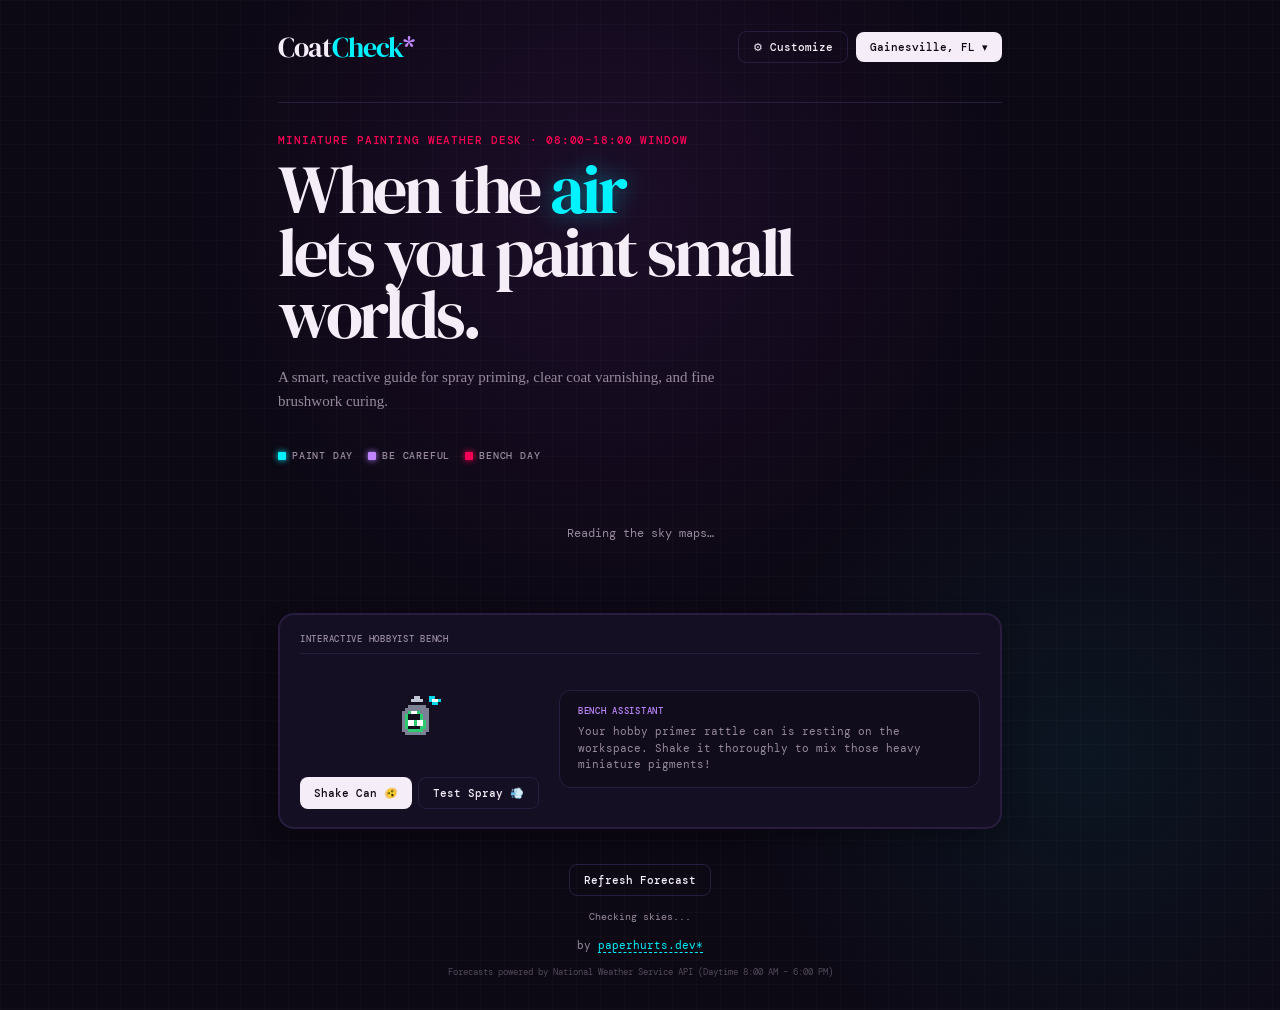
==== index.html @ 0814e036 "Redesign: cute custom sprites, hourly expansion drawers, live calibration sliders, and synth rattle-" ====
<!DOCTYPE html>
<html lang="en">
<head>
<meta charset="UTF-8">
<meta name="viewport" content="width=device-width, initial-scale=1, viewport-fit=cover">
<title>CoatCheck*</title>

<!-- Progressive Web App Tags -->
<meta name="apple-mobile-web-app-capable" content="yes">
<meta name="mobile-web-app-capable" content="yes">
<meta name="apple-mobile-web-app-status-bar-style" content="black-translucent">
<meta name="apple-mobile-web-app-title" content="CoatCheck*">
<link rel="apple-touch-icon" href="icon-180.png">
<link rel="manifest" href="manifest.webmanifest">
<meta name="theme-color" content="#0c0814">

<link rel="preconnect" href="https://fonts.googleapis.com">
<link href="https://fonts.googleapis.com/css2?family=DM+Mono:wght@400;500&family=DM+Serif+Display:ital@0;1&display=swap" rel="stylesheet">

<style>
  :root {
    --primer: #0c0814;
    --panel: #140f22;
    --ink: #f5edf7;
    --faint: #988a9e;
    --border: #281d3f;
    --cutting-mat: rgba(244, 237, 244, 0.02);
    
    --good: #00f2fe;
    --good-bg: rgba(0, 242, 254, 0.05);
    --good-glow: rgba(0, 242, 254, 0.25);
    
    --meh: #bf86ff;
    --meh-bg: rgba(191, 134, 255, 0.05);
    --meh-glow: rgba(191, 134, 255, 0.2);
    
    --skip: #ff0055;
    --skip-bg: rgba(255, 0, 85, 0.05);
    --skip-glow: rgba(255, 0, 85, 0.2);
    
    --hot: #ff9f43;
    --cold: #00d9eb;
  }
  
  * {
    box-sizing: border-box;
    margin: 0;
    padding: 0;
  }
  
  html {
    -webkit-text-size-adjust: 100%;
    scrollbar-color: var(--border) var(--primer);
  }
  
  body {
    background-color: var(--primer);
    color: var(--ink);
    font-family: "DM Mono", ui-monospace, monospace;
    padding: calc(env(safe-area-inset-top) + 20px) 18px calc(env(safe-area-inset-bottom) + 30px);
    max-width: 760px;
    margin: 0 auto;
    min-height: 100vh;
    background-image: 
      linear-gradient(var(--cutting-mat) 1px, transparent 1px),
      linear-gradient(90deg, var(--cutting-mat) 1px, transparent 1px),
      radial-gradient(circle at 47% 20%, rgba(85, 32, 111, 0.22), transparent 40%),
      radial-gradient(circle at 85% 75%, rgba(0, 242, 254, 0.06), transparent 28%);
    background-size: 24px 24px, 24px 24px, auto, auto;
    overflow-x: hidden;
  }
  
  .label {
    text-transform: uppercase;
    letter-spacing: .08em;
    font-size: 10px;
    font-weight: 500;
  }
  
  header {
    display: flex;
    align-items: center;
    justify-content: space-between;
    padding: 8px 0 36px;
    border-bottom: 1px solid var(--border);
    margin-bottom: 30px;
  }
  
  header h1 {
    font-family: "DM Serif Display", Georgia, serif;
    font-weight: 400;
    font-size: 28px;
    letter-spacing: -.03em;
    cursor: pointer;
  }
  
  header h1 span {
    color: var(--good);
  }
  
  header h1 .asterisk {
    display: inline-block;
    color: var(--meh);
    transition: transform 0.6s ease;
  }
  
  header h1:hover .asterisk {
    transform: rotate(180deg);
  }
  
  .header-actions {
    display: flex;
    gap: 8px;
    align-items: center;
  }
  
  .btn {
    background: #f5edf7;
    color: var(--primer);
    border: none;
    border-radius: 8px;
    font-family: inherit;
    font-size: 11px;
    font-weight: 500;
    padding: 8px 14px;
    cursor: pointer;
    transition: all 0.2s cubic-bezier(0.16, 1, 0.3, 1);
    display: inline-flex;
    align-items: center;
    gap: 6px;
  }
  
  .btn:hover {
    transform: translateY(-1px);
    box-shadow: 0 4px 12px rgba(245, 237, 247, 0.2);
  }
  
  .btn:active {
    transform: translateY(0);
  }
  
  .btn.secondary {
    background: transparent;
    color: var(--ink);
    border: 1px solid var(--border);
  }
  
  .btn.secondary:hover {
    background: rgba(245, 237, 247, 0.05);
    border-color: var(--ink);
    box-shadow: none;
  }
  
  /* Location and Settings Drawer on-page */
  .drawer {
    background: var(--panel);
    border: 2px solid var(--border);
    border-radius: 16px;
    padding: 20px;
    margin-bottom: 25px;
    box-shadow: 0 10px 30px rgba(0, 0, 0, 0.4);
    animation: slideDown .3s cubic-bezier(0.16, 1, 0.3, 1) both;
  }
  
  @keyframes slideDown {
    from { opacity: 0; transform: translateY(-8px); }
    to { opacity: 1; transform: none; }
  }
  
  .drawer.hidden {
    display: none;
  }
  
  .drawer h3 {
    font-family: "DM Serif Display", Georgia, serif;
    font-size: 18px;
    margin-bottom: 15px;
    font-weight: 400;
  }
  
  .input-row {
    display: grid;
    grid-template-columns: 1fr 1fr;
    gap: 10px;
    margin-bottom: 12px;
  }
  
  input[type="text"], input[type="number"] {
    background: rgba(0,0,0,0.3);
    border: 1px solid var(--border);
    border-radius: 6px;
    color: var(--ink);
    font-family: inherit;
    font-size: 12px;
    padding: 10px;
    outline: none;
    width: 100%;
  }
  
  input:focus {
    border-color: var(--good);
  }
  
  .divider {
    text-align: center;
    font-size: 10px;
    color: var(--faint);
    margin: 10px 0;
    position: relative;
  }
  
  .divider::before, .divider::after {
    content: '';
    position: absolute;
    top: 50%;
    width: 35%;
    height: 1px;
    background: var(--border);
  }
  
  .divider::before { left: 0; }
  .divider::after { right: 0; }
  
  /* Settings sliders */
  .setting-item {
    margin-bottom: 16px;
  }
  
  .setting-label-row {
    display: flex;
    justify-content: space-between;
    font-size: 11px;
    margin-bottom: 6px;
  }
  
  .setting-label-row span {
    font-weight: bold;
    color: var(--good);
  }
  
  input[type="range"] {
    -webkit-appearance: none;
    width: 100%;
    height: 6px;
    border-radius: 3px;
    background: var(--border);
    outline: none;
  }
  
  input[type="range"]::-webkit-slider-thumb {
    -webkit-appearance: none;
    appearance: none;
    width: 16px;
    height: 16px;
    border-radius: 50%;
    background: var(--good);
    cursor: pointer;
    box-shadow: 0 0 6px var(--good);
  }
  
  .intro {
    max-width: 640px;
    margin: 0 0 35px;
  }
  
  .eyebrow {
    font-size: 11px;
    color: var(--skip);
    margin-bottom: 12px;
  }
  
  .intro h2 {
    font-family: "DM Serif Display", Georgia, serif;
    font-size: clamp(38px, 7.5vw, 68px);
    line-height: .92;
    font-weight: 400;
    letter-spacing: -.05em;
  }
  
  .intro h2 em {
    color: var(--good);
    font-style: normal;
    text-shadow: 0 0 25px rgba(0, 242, 254, 0.4);
  }
  
  .intro p {
    color: var(--faint);
    font-family: Georgia, serif;
    font-size: 15px;
    line-height: 1.6;
    max-width: 500px;
    margin-top: 18px;
  }
  
  .legend {
    font-size: 10px;
    color: var(--faint);
    margin: 0 0 20px;
    line-height: 1.6;
    display: flex;
    flex-wrap: wrap;
    gap: 15px;
    align-items: center;
  }
  
  .legend-item {
    display: inline-flex;
    align-items: center;
    gap: 6px;
  }
  
  .legend-dot {
    display: inline-block;
    width: 8px;
    height: 8px;
    border-radius: 1px;
  }
  
  /* Weather Days Section */
  .chip {
    background: var(--panel);
    border: 2px solid var(--border);
    border-radius: 16px;
    margin-bottom: 15px;
    overflow: hidden;
    box-shadow: 0 8px 24px rgba(0,0,0,0.25);
    transition: all 0.3s cubic-bezier(0.16, 1, 0.3, 1);
    cursor: pointer;
    position: relative;
  }
  
  .chip:hover {
    transform: translateY(-2px);
  }
  
  .chip.good { border-color: rgba(0, 242, 254, 0.2); }
  .chip.meh { border-color: rgba(191, 134, 255, 0.25); }
  .chip.skip { border-color: rgba(255, 0, 85, 0.2); }
  
  .chip.good:hover {
    border-color: var(--good);
    box-shadow: 0 0 22px var(--good-glow);
  }
  
  .chip.meh:hover {
    border-color: var(--meh);
    box-shadow: 0 0 22px var(--meh-glow);
  }
  
  .chip.skip:hover {
    border-color: var(--skip);
    box-shadow: 0 0 22px var(--skip-glow);
  }
  
  /* Hold active borders when expanded */
  .chip.expanded.good { border-color: var(--good); box-shadow: 0 0 14px var(--good-glow); }
  .chip.expanded.meh { border-color: var(--meh); box-shadow: 0 0 14px var(--meh-glow); }
  .chip.expanded.skip { border-color: var(--skip); box-shadow: 0 0 14px var(--skip-glow); }
  
  .swatch {
    min-height: 96px;
    display: flex;
    align-items: center;
    justify-content: space-between;
    padding: 16px 20px;
    background: linear-gradient(105deg, rgba(255, 255, 255, 0.035), transparent);
    border-bottom: 1px solid var(--border);
  }
  
  .swatch .name {
    font-family: "DM Serif Display", Georgia, serif;
    font-weight: 400;
    font-size: 26px;
    letter-spacing: -.02em;
    margin-top: 4px;
    transition: color 0.3s ease;
  }
  
  .good .swatch .name { color: var(--good); }
  .meh .swatch .name { color: var(--meh); }
  .skip .swatch .name { color: var(--skip); }
  
  .swatch .code {
    font-size: 9px;
    opacity: .65;
    font-variant-numeric: tabular-nums;
  }
  
  .chip .body {
    padding: 14px 20px 18px;
  }
  
  .dayline {
    display: flex;
    justify-content: space-between;
    align-items: baseline;
    margin-bottom: 14px;
  }
  
  .dayline .day {
    font-family: Georgia, serif;
    font-size: 17px;
  }
  
  .dayline .day .date-sub {
    font-family: "DM Mono", ui-monospace, monospace;
    font-size: 11px;
    color: var(--faint);
    margin-left: 6px;
  }
  
  .dayline .temps {
    font-variant-numeric: tabular-nums;
    font-size: 18px;
  }
  
  .dayline .temps b {
    font-weight: 700;
  }
  
  .dayline .temps .temp-sep {
    color: var(--border);
    margin: 0 2px;
  }
  
  .dayline .temps .low {
    color: var(--faint);
  }
  
  .stats {
    display: grid;
    grid-template-columns: 1fr 1fr 1fr;
    gap: 12px;
  }
  
  .stat {
    border-top: 1px solid var(--border);
    padding-top: 8px;
  }
  
  .stat .k {
    font-size: 9px;
    color: var(--faint);
    margin-bottom: 4px;
  }
  
  .stat .v {
    font-size: 15px;
    font-variant-numeric: tabular-nums;
    font-weight: 500;
  }
  
  .stat .v small {
    font-weight: 400;
    color: var(--faint);
    font-size: 11px;
    margin-left: 2px;
  }
  
  .good .verdict-text { color: var(--good); }
  .meh .verdict-text { color: var(--meh); }
  .skip .verdict-text { color: var(--skip); }
  
  /* Multi-color Pixel Art SVG Sprites */
  .sprite-container {
    display: flex;
    align-items: center;
    justify-content: center;
    width: 64px;
    height: 64px;
    border-radius: 8px;
    background: rgba(0,0,0,0.15);
    border: 1px solid var(--border);
    transition: transform 0.3s cubic-bezier(0.175, 0.885, 0.32, 1.275);
  }
  
  .chip:hover .sprite-container {
    transform: scale(1.1) rotate(2deg);
  }
  
  .pixel-sprite {
    display: block;
    width: 48px;
    height: 48px;
    filter: drop-shadow(0 0 6px var(--glow-col));
  }
  
  .sprite-container.good .pixel-sprite { --glow-col: rgba(0, 242, 254, 0.25); }
  .sprite-container.meh .pixel-sprite { --glow-col: rgba(191, 134, 255, 0.2); }
  .sprite-container.skip .pixel-sprite { --glow-col: rgba(255, 0, 85, 0.2); }
  
  /* Bouncing sprite animation on hover */
  @keyframes bounce {
    0%, 100% { transform: translateY(0); }
    50% { transform: translateY(-4px); }
  }
  .chip:hover .pixel-sprite {
    animation: bounce 0.6s infinite ease-in-out;
  }
  
  /* Hourly Expanded Panel styles */
  .hourly-panel {
    border-top: 1px solid var(--border);
    padding: 18px 20px 20px;
    background: rgba(0, 0, 0, 0.15);
    animation: slideDown .25s ease both;
  }
  
  .hourly-panel.hidden {
    display: none;
  }
  
  .hourly-header {
    font-size: 9px;
    color: var(--faint);
    margin-bottom: 12px;
  }
  
  .hourly-timeline {
    display: grid;
    grid-template-columns: repeat(11, 1fr);
    gap: 4px;
    margin-bottom: 15px;
  }
  
  .hour-block {
    display: flex;
    flex-direction: column;
    align-items: center;
    padding: 8px 2px;
    border-radius: 4px;
    background: rgba(255, 255, 255, 0.02);
    border: 1px solid var(--border);
    cursor: pointer;
    transition: all 0.2s ease;
  }
  
  .hour-block:hover {
    transform: translateY(-2px);
    background: rgba(255, 255, 255, 0.05);
  }
  
  .hour-block.active {
    background: rgba(255,255,255,0.08);
    transform: translateY(-2px);
  }
  
  .hour-block.good.active { border-color: var(--good); box-shadow: 0 0 8px rgba(0, 242, 254, 0.4); }
  .hour-block.meh.active { border-color: var(--meh); box-shadow: 0 0 8px rgba(191, 134, 255, 0.4); }
  .hour-block.skip.active { border-color: var(--skip); box-shadow: 0 0 8px rgba(255, 0, 85, 0.4); }
  
  .hour-num {
    font-size: 8px;
    color: var(--faint);
    margin-bottom: 6px;
  }
  
  .hour-block.active .hour-num {
    color: var(--ink);
    font-weight: bold;
  }
  
  .hour-dot {
    width: 6px;
    height: 6px;
    border-radius: 50%;
  }
  
  .hour-block.good .hour-dot { background: var(--good); box-shadow: 0 0 4px var(--good); }
  .hour-block.meh .hour-dot { background: var(--meh); box-shadow: 0 0 4px var(--meh); }
  .hour-block.skip .hour-dot { background: var(--skip); box-shadow: 0 0 4px var(--skip); }
  
  .hourly-inspection {
    background: rgba(0,0,0,0.2);
    border: 1px solid var(--border);
    border-radius: 10px;
    padding: 12px 16px;
    animation: fadeIn .2s ease;
  }
  
  @keyframes fadeIn {
    from { opacity: 0; }
    to { opacity: 1; }
  }
  
  .inspect-time {
    font-size: 9px;
    color: var(--faint);
    margin-bottom: 6px;
  }
  
  .inspect-row {
    display: flex;
    gap: 15px;
    font-size: 12px;
    margin-bottom: 10px;
    flex-wrap: wrap;
  }
  
  .inspect-pill {
    background: rgba(255, 255, 255, 0.03);
    border: 1px solid var(--border);
    padding: 4px 8px;
    border-radius: 4px;
    font-variant-numeric: tabular-nums;
  }
  
  .inspect-pill strong {
    color: var(--ink);
  }
  
  .advice-box {
    border-left: 2px solid var(--border);
    padding-left: 12px;
    margin-top: 8px;
  }
  
  .advice-box.good { border-color: var(--good); }
  .advice-box.meh { border-color: var(--meh); }
  .advice-box.skip { border-color: var(--skip); }
  .advice-box.hot { border-color: var(--hot); }
  .advice-box.cold { border-color: var(--cold); }
  
  .advice-title {
    font-size: 10px;
    font-weight: bold;
    margin-bottom: 4px;
  }
  
  .advice-box.good .advice-title { color: var(--good); }
  .advice-box.meh .advice-title { color: var(--meh); }
  .advice-box.skip .advice-title { color: var(--skip); }
  .advice-box.hot .advice-title { color: var(--hot); }
  .advice-box.cold .advice-title { color: var(--cold); }
  
  .advice-text {
    font-size: 11px;
    line-height: 1.5;
    color: var(--faint);
  }
  
  /* Mini Painter's Station Bench widget */
  .paint-station {
    background: var(--panel);
    border: 2px solid var(--border);
    border-radius: 16px;
    padding: 18px 20px;
    margin-top: 30px;
    box-shadow: 0 10px 25px rgba(0,0,0,0.3);
  }
  
  .station-header {
    font-size: 9px;
    color: var(--faint);
    border-bottom: 1px solid var(--border);
    padding-bottom: 8px;
    margin-bottom: 15px;
  }
  
  .station-body {
    display: flex;
    gap: 20px;
    align-items: center;
    flex-direction: column;
  }
  
  @media (min-width: 580px) {
    .station-body {
      flex-direction: row;
    }
  }
  
  .spray-can-interactive {
    display: flex;
    flex-direction: column;
    align-items: center;
    gap: 12px;
    min-width: 140px;
  }
  
  /* Shake animation */
  @keyframes extreme-shake {
    0% { transform: translate(1px, 1px) rotate(0deg); }
    10% { transform: translate(-2px, -3px) rotate(-2deg); }
    20% { transform: translate(-4px, 0px) rotate(2deg); }
    30% { transform: translate(0px, 4px) rotate(-1deg); }
    40% { transform: translate(2px, -1px) rotate(3deg); }
    50% { transform: translate(-1px, 3px) rotate(-3deg); }
    60% { transform: translate(-4px, 1px) rotate(1deg); }
    70% { transform: translate(3px, 2px) rotate(-2deg); }
    80% { transform: translate(-1px, -2px) rotate(2deg); }
    90% { transform: translate(2px, 3px) rotate(-1deg); }
    100% { transform: translate(1px, -2px) rotate(0deg); }
  }
  
  .spray-can-interactive.shaking #can-sprite-holder {
    animation: extreme-shake 0.1s infinite;
  }
  
  .can-controls {
    display: flex;
    gap: 6px;
  }
  
  .wet-palette-tip {
    flex: 1;
    background: rgba(0,0,0,0.2);
    border: 1px solid var(--border);
    border-radius: 12px;
    padding: 14px 18px;
    min-height: 90px;
    display: flex;
    flex-direction: column;
    justify-content: center;
  }
  
  .bench-note-title {
    font-size: 9px;
    color: var(--meh);
    margin-bottom: 6px;
  }
  
  .wet-palette-tip p {
    font-size: 11px;
    line-height: 1.5;
    color: var(--faint);
  }
  
  /* Splatter particles */
  .splatter {
    position: absolute;
    border-radius: 1px;
    background: var(--color);
    pointer-events: none;
    z-index: 9999;
    animation: paint-fly 0.5s cubic-bezier(0.1, 0.8, 0.25, 1) forwards;
  }
  
  @keyframes paint-fly {
    0% {
      transform: translate(0, 0) scale(1) rotate(0deg);
      opacity: 1;
    }
    100% {
      transform: translate(var(--tx), var(--ty)) scale(0) rotate(180deg);
      opacity: 0;
    }
  }
  
  footer {
    margin-top: 35px;
    text-align: center;
    font-size: 10px;
    color: var(--faint);
    line-height: 1.8;
  }
  
  #status {
    font-size: 12px;
    color: var(--faint);
    text-align: center;
    padding: 40px 10px;
    line-height: 1.6;
  }
  
  .live-badge {
    background: rgba(0, 242, 254, 0.12);
    color: var(--good);
    padding: 2px 6px;
    border-radius: 4px;
    font-weight: bold;
    font-size: 8px;
    border: 1px solid rgba(0, 242, 254, 0.2);
  }
  
  .warning-badge {
    background: rgba(191, 134, 255, 0.12);
    color: var(--meh);
    padding: 2px 6px;
    border-radius: 4px;
    font-weight: bold;
    font-size: 8px;
    border: 1px solid rgba(191, 134, 255, 0.2);
  }
  
  @media (prefers-reduced-motion: no-preference) {
    .chip {
      animation: settle .35s cubic-bezier(0.16, 1, 0.3, 1) both;
    }
    @keyframes settle {
      from { opacity: 0; transform: translateY(8px); }
      to { opacity: 1; transform: none; }
    }
  }
</style>
</head>
<body>

<header>
  <h1 onclick="load()">Coat<span>Check</span><span class="asterisk">*</span></h1>
  <div class="header-actions">
    <button id="btn-toggle-settings" class="btn secondary" aria-label="Calibration Settings">⚙ Customize</button>
    <button id="loc" class="btn" aria-label="Change location">Gainesville, FL ▾</button>
  </div>
</header>

<!-- Collapsible Location Selector Drawer -->
<div id="location-drawer" class="drawer hidden">
  <h3>Select Your sky</h3>
  <div class="location-options">
    <button id="btn-geolocation" class="btn" style="width:100%; justify-content:center;">☉ Use My Current Location</button>
    <div class="divider">or enter coordinates</div>
    <div class="input-row">
      <div>
        <label class="label" style="display:block; margin-bottom:4px; font-size:8px;">Latitude</label>
        <input type="number" id="input-lat" placeholder="29.6516" step="0.0001">
      </div>
      <div>
        <label class="label" style="display:block; margin-bottom:4px; font-size:8px;">Longitude</label>
        <input type="number" id="input-lon" placeholder="-82.3248" step="0.0001">
      </div>
    </div>
    <div style="margin-bottom:15px;">
      <label class="label" style="display:block; margin-bottom:4px; font-size:8px;">Location Name</label>
      <input type="text" id="input-name" placeholder="Gainesville, FL">
    </div>
    <div style="display:flex; gap:10px; justify-content:flex-end;">
      <button id="btn-close-location" class="btn secondary">Cancel</button>
      <button id="btn-save-location" class="btn">Apply sky</button>
    </div>
  </div>
</div>

<!-- Collapsible Calibration Settings Drawer -->
<div id="settings-drawer" class="drawer hidden">
  <h3>Paint Calibration Settings</h3>
  <p style="font-size:11px; color:var(--faint); margin-bottom:18px; line-height:1.5;">
    Customize weather limits to match your tolerance. Changes will recalculate the entire dashboard in real-time!
  </p>
  
  <div class="setting-item">
    <div class="setting-label-row">
      <label class="label">Minimum Safe Temp</label>
      <span><span id="val-tempMin">50</span>°F</span>
    </div>
    <input type="range" id="slider-tempMin" min="30" max="65" value="50">
  </div>
  
  <div class="setting-item">
    <div class="setting-label-row">
      <label class="label">Maximum Safe Temp</label>
      <span><span id="val-tempMax">90</span>°F</span>
    </div>
    <input type="range" id="slider-tempMax" min="75" max="105" value="90">
  </div>
  
  <div class="setting-item">
    <div class="setting-label-row">
      <label class="label">Maximum Humidity</label>
      <span><span id="val-rhMax">70</span>%</span>
    </div>
    <input type="range" id="slider-rhMax" min="50" max="90" value="70">
  </div>
  
  <div class="setting-item">
    <div class="setting-label-row">
      <label class="label">Max Rain Probability</label>
      <span><span id="val-rainMax">20</span>%</span>
    </div>
    <input type="range" id="slider-rainMax" min="0" max="45" value="20">
  </div>
  
  <div style="display:flex; gap:10px; justify-content:space-between; align-items:center; margin-top:20px; border-top:1px solid var(--border); padding-top:15px;">
    <button id="btn-reset-settings" class="btn secondary" style="font-size:10px; padding:6px 10px;">Reset to Defaults</button>
    <button id="btn-close-settings" class="btn">Done</button>
  </div>
</div>

<section class="intro">
  <div class="eyebrow label">Miniature Painting weather desk · 08:00–18:00 window</div>
  <h2>When the <em>air</em><br>lets you paint small worlds.</h2>
  <p>A smart, reactive guide for spray priming, clear coat varnishing, and fine brushwork curing.</p>
</section>

<div class="legend label">
  <span class="legend-item"><i class="legend-dot" style="background:var(--good); box-shadow: 0 0 6px var(--good);"></i>Paint Day</span>
  <span class="legend-item"><i class="legend-dot" style="background:var(--meh); box-shadow: 0 0 6px var(--meh);"></i>Be Careful</span>
  <span class="legend-item"><i class="legend-dot" style="background:var(--skip); box-shadow: 0 0 6px var(--skip);"></i>Bench Day</span>
</div>

<div id="days"></div>
<div id="status">Checking the sky…</div>

<!-- Interactive Hobby Station Widget -->
<section class="paint-station">
  <div class="station-header label">Interactive Hobbyist bench</div>
  <div class="station-body">
    <div class="spray-can-interactive" id="interactive-spray-can">
      <div id="can-sprite-holder" style="width: 96px; height: 96px; display:flex; align-items:center; justify-content:center;"></div>
      <div class="can-controls">
        <button id="btn-shake" class="btn primary">Shake Can 🫨</button>
        <button id="btn-spray" class="btn secondary">Test Spray 💨</button>
      </div>
    </div>
    <div class="wet-palette-tip">
      <div class="bench-note-title label">Bench Assistant</div>
      <p id="bench-status-text">Your hobby primer rattle can is resting on the workspace. Shake it thoroughly to mix those heavy miniature pigments!</p>
    </div>
  </div>
</section>

<footer>
  <button id="refresh" class="btn secondary" style="margin-bottom:12px;">Refresh Forecast</button>
  <div id="updated">Checking skies...</div>
  <div style="font-size:11px; margin-top:10px;">
    by <a href="https://paperhurts.dev/" style="color:var(--good); text-decoration:none; border-bottom:1px dashed var(--good);" target="_blank" rel="noopener">paperhurts.dev*</a>
  </div>
  <div style="font-size:9px; opacity:.5; margin-top:8px;">Forecasts powered by National Weather Service API (Daytime 8:00 AM – 6:00 PM)</div>
</footer>

<script>
const LS = window.localStorage;
const DEFAULT_LOC = {lat: 29.6516, lon: -82.3248, name: "Gainesville, FL"};
const NAMES = {
  good: ["Perfect Prime", "Clean Basecoat", "Glass Finish", "Crisp Edge", "Brush Ready", "Golden Cure"],
  meh:  ["Tacky Finish Warning", "Proceed with Caution", "High Dry-Tip Hazard", "Thin Coats Only", "Slight Moisture", "Watch the Horizon"],
  skip: ["Frosting Danger", "Wash Out!", "Primer Orange-Peel", "Bench Painting Only", "Close the Lid", "Wet Paint Clogging"]
};

// Color palettes for cute pixel sprites
const PALETTE = {
  '.': 'transparent',
  'k': '#140f1f', // thick outlines
  'w': '#ffffff', // base white
  's': '#7b8094', // cool steel gray
  'l': '#c2c6d6', // shiny metal highlight
  'y': '#ffcc00', // gold yellow
  'o': '#e67e22', // wood handle brown
  'r': '#ff0055', // blood pink / red
  'p': '#9b59b6', // warlock purple
  'b': '#00d9eb', // crystal cyan
  'g': '#2ecc71', // greenskin green
  'c': '#ff7aa2', // cute rosy cheek pink
  'u': '#2980b9'  // shadow blue
};

// 16x16 Pixel Art Sprite Database
const SPRITES = {
  perfect: [
    "......kk........",
    "....kkllkk.bb...",
    "....kllllk.bwwb.",
    "....kkkkkk..bb..",
    "...kssssssk.....",
    "..kssssssssk....",
    ".kssgwwgsssk....",
    ".ksgkkkkgssk....",
    ".ksgkkkkgssk....",
    ".ksgwwgwwgsk....",
    ".ksgwwgwwgsk....",
    ".ksgkkkkggsk....",
    ".kssgggggssk....",
    "..ksssssssk.....",
    "...kkkkkkk......",
    "................"
  ],
  good: [
    ".....kkkk.......",
    ".....kwwk.......",
    "....kwwwwk......",
    "....kkkkkk..kk..",
    "...kssssssk.ksk.",
    "..ksssssssskksk.",
    ".kssppwwppskksk.",
    ".ksppkkkppskkok.",
    ".ksppkkkppskkok.",
    ".ksppwwrwppskkk.",
    ".ksppwwrwppskbb.",
    ".kssppppppskbbb.",
    ".kssssssssskbb..",
    "..ksssssssk.k...",
    "...kkkkkkk......",
    "................"
  ],
  cloudy: [
    "......kkkk......",
    "....kkwwwwkk....",
    "...kwwwwwwwwkk..",
    "..kwwwwwwwwwwwwk",
    ".kwwwkwwkwwkwwwk",
    ".kwwkkkkkkkkwwwk",
    ".kwwkwwkwwkwwwwk",
    ".kwwkwwwwwkwwwwk",
    "..kwwwwwwwwwwwwk",
    "...kkkkkkkkkkkk.",
    ".....koook......",
    ".....ksssk......",
    ".....ksssk......",
    ".....kbbbk......",
    "......kbbk......",
    ".......kk......."
  ],
  humid: [
    ".....kkkk.......",
    ".....kwwk.......",
    "....kwwwwk......",
    "....kkkkkk......",
    "...kssssssk.....",
    "..kssssssssk.bb.",
    ".kssyywwyysskbb.",
    ".ksyykkkyysskbb.",
    ".ksyykkkyyssk...",
    ".ksyywwrwysk.bb.",
    ".ksyywwwyysk.bb.",
    ".kssyyyyyysk.b..",
    ".kssssssssk.....",
    "..ksssssssk.....",
    "...kkkkkkk......",
    "................"
  ],
  rainy: [
    "....kkkkk.......",
    "..kkwwwwwkk.....",
    ".kwwwwwwwwwk....",
    "kwwwwwwwwwwwk...",
    ".kkkkkkkkkkk....",
    "....b....b......",
    "......b....b....",
    "....kkkkkk......",
    "...ksllsslks....",
    "...kllllllks....",
    "...klkllklks....",
    "...kllllllks....",
    "...ksllsslks....",
    "....kssssk......",
    ".....kkkk.......",
    "................"
  ],
  cold: [
    "....bbbbbbbb....",
    "...bkkkkkkkkb...",
    "..bkoooookooob..",
    ".bkoooookoooobb.",
    "bkoooookoooobbb.",
    "bkkkkkkkkkkkbb..",
    "bkssssssssskbb..",
    "bkssssssssskb...",
    "bkssssssssskb...",
    "bkrrrrrrrrrkb...",
    "bkrrrrrrrrrkb...",
    "bkrrrrrrrrrkb...",
    "..bkkkkkkkbb....",
    "...bbbbbbbb.....",
    "....bbbbbb......",
    "................"
  ],
  hot: [
    "....kkkkkk......",
    "...kssssssk.....",
    "..kskkkkkkssk...",
    "..ksssssssssk...",
    ".kssrrrrrrsssk..",
    ".ksrkkkkkkrssk..",
    "ksrkkkkkkkkrsk..",
    "ksrkwwkkwwkrsk..",
    "ksrkwwkkwwkrsk..",
    "ksrkkkkkkkkrsk..",
    "ksrkrrkkrrkrsk..",
    ".ksrkkkkkkrssk..",
    ".kssrrrrrrsssk..",
    "..ksssssssssk...",
    "...kkkkkkkkk....",
    "................"
  ]
};

// Generates an optimized path-based crisp SVG pixel sprite
function makeSpriteSVG(grid, size = 48) {
  const rows = grid.length;
  const cols = grid[0].length;
  let pathsByColor = {};
  
  for (let r = 0; r < rows; r++) {
    for (let c = 0; c < cols; c++) {
      const char = grid[r][c];
      if (char !== '.' && char !== ' ' && PALETTE[char]) {
        const color = PALETTE[char];
        if (!pathsByColor[color]) {
          pathsByColor[color] = [];
        }
        pathsByColor[color].push(`M${c},${r}h1v1h-1z`);
      }
    }
  }
  
  let pathsHTML = '';
  for (const [color, paths] of Object.entries(pathsByColor)) {
    pathsHTML += `<path d="${paths.join(' ')}" fill="${color}" shape-rendering="crispEdges" />`;
  }
  
  return `<svg xmlns="http://www.w3.org/2000/svg" viewBox="0 0 ${cols} ${rows}" width="${size}" height="${size}" class="pixel-sprite">
    ${pathsHTML}
  </svg>`;
}

function sprite(spriteName, verdict) {
  const grid = SPRITES[spriteName] || SPRITES.good;
  return `<div class="sprite-container ${verdict}" role="img" aria-label="Cute weather sprite representing ${spriteName}">
    ${makeSpriteSVG(grid, 48)}
  </div>`;
}

// User Settings Manager
function getSettings() {
  return {
    tempMin: parseFloat(LS.getItem("cc_temp_min") || "50"),
    tempMax: parseFloat(LS.getItem("cc_temp_max") || "90"),
    rhMax: parseFloat(LS.getItem("cc_rh_max") || "70"),
    rainMax: parseFloat(LS.getItem("cc_rain_max") || "20"),
    
    // Auto-calculate cautious/meh margins
    tempMinMeh: parseFloat(LS.getItem("cc_temp_min") || "50") - 5,
    tempMaxMeh: parseFloat(LS.getItem("cc_temp_max") || "90") + 5,
    rhMaxMeh: parseFloat(LS.getItem("cc_rh_max") || "70") + 10,
    rainMaxMeh: parseFloat(LS.getItem("cc_rain_max") || "20") + 20
  };
}

function getLoc() {
  try { return JSON.parse(LS.getItem("cc_loc")) || DEFAULT_LOC; }
  catch(e) { return DEFAULT_LOC; }
}

async function fetchJSON(url, tries=3) {
  for (let i = 0; i < tries; i++) {
    try {
      const r = await fetch(url, {headers: {"Accept": "application/geo+json"}});
      if (r.ok) return await r.json();
    } catch(e) {}
    await new Promise(res => setTimeout(res, 600 * (i + 1)));
  }
  throw new Error("NWS unreachable");
}

async function getHourlyURL(loc) {
  const key = `cc_grid_${loc.lat},${loc.lon}`;
  const cached = LS.getItem(key);
  if (cached) return cached;
  const pts = await fetchJSON(`https://api.weather.gov/points/${loc.lat},${loc.lon}`);
  const url = pts.properties.forecastHourly;
  LS.setItem(key, url);
  return url;
}

// Determines if a full day or individual hour is Good, Meh, or Skip based on settings
function verdict(d) {
  const settings = getSettings();
  let idealHours = 0;
  let acceptableHours = 0;
  
  for (const p of d.hourly) {
    const t = p.temperature;
    const rh = p.relativeHumidity?.value ?? 50;
    const rain = p.probabilityOfPrecipitation?.value ?? 0;
    
    // Ideal hourly check (strictly 40-60% humidity within comfortable limits)
    const isTempIdeal = t >= settings.tempMin && t <= settings.tempMax;
    const isRhIdeal = rh >= 40 && rh <= 60;
    const isRainIdeal = rain <= settings.rainMax;
    
    if (isTempIdeal && isRhIdeal && isRainIdeal) {
      idealHours++;
    } else {
      // Acceptable/cautious hourly check (meh limits)
      const isTempMeh = t >= settings.tempMinMeh && t <= settings.tempMaxMeh;
      const isRhMeh = rh <= settings.rhMax;
      const isRainMeh = rain <= settings.rainMaxMeh;
      
      if (isTempMeh && isRhMeh && isRainMeh) {
        acceptableHours++;
      }
    }
  }
  
  // Good: At least 1 hour in the ideal 40-60% humidity priming window
  if (idealHours >= 1) {
    return "good";
  }
  // Meh: No ideal hours, but at least 2 acceptable cautious hours
  if (acceptableHours >= 2) {
    return "meh";
  }
  return "skip";
}

function calculatePeriodVerdict(p, settings) {
  const t = p.temperature;
  const rh = p.relativeHumidity?.value ?? 50;
  const rain = p.probabilityOfPrecipitation?.value ?? 0;

  // Ideal hourly window: 40-60% relative humidity
  const isTempIdeal = t >= settings.tempMin && t <= settings.tempMax;
  const isRhIdeal = rh >= 40 && rh <= 60;
  const isRainIdeal = rain <= settings.rainMax;

  if (isTempIdeal && isRhIdeal && isRainIdeal) {
    return "good";
  }

  // Cautious hourly window
  const isTempMeh = t >= settings.tempMinMeh && t <= settings.tempMaxMeh;
  const isRhMeh = rh <= settings.rhMax;
  const isRainMeh = rain <= settings.rainMaxMeh;

  if (isTempMeh && isRhMeh && isRainMeh) {
    return "meh";
  }

  return "skip";
}

// Maps specific aggregate conditions to specialized cute sprites
function getDaySprite(d) {
  if (d.rain > 30) return "rainy";
  if (d.rh > 75) return "humid";
  if (d.hi > 92) return "hot";
  if (d.lo < 48) return "cold";
  if (d.verdict === "good") return "perfect";
  if (d.verdict === "meh") return "cloudy";
  return "good"; // Happy paint pot standing by brush
}

// Weather Aggregation for 8:00 AM – 6:00 PM Window
function aggregate(periods) {
  const days = new Map();
  const todayStr = new Date().toISOString().slice(0, 10);
  
  for (const p of periods) {
    const dt = new Date(p.startTime);
    const dkey = p.startTime.slice(0, 10);
    
    if (!days.has(dkey)) {
      days.set(dkey, {
        date: dt,
        hi: -Infinity,
        lo: Infinity,
        rhs: [],
        rains: [],
        dayHrs: 0,
        hourly: []
      });
    }
    
    const d = days.get(dkey);
    d.hi = Math.max(d.hi, p.temperature);
    d.lo = Math.min(d.lo, p.temperature);
    
    const h = dt.getHours();
    if (h >= 8 && h < 18) { // Prime painting window
      d.dayHrs++;
      if (p.relativeHumidity?.value != null) d.rhs.push(p.relativeHumidity.value);
      if (p.probabilityOfPrecipitation?.value != null) d.rains.push(p.probabilityOfPrecipitation.value);
      d.hourly.push(p);
    }
  }
  
  return [...days.values()]
    .filter(d => {
      const dkey = d.date.toISOString().slice(0, 10);
      return dkey === todayStr || d.dayHrs >= 3;
    })
    .map(d => {
      d.rh = d.rhs.length ? Math.round(d.rhs.reduce((a,b)=>a+b)/d.rhs.length) : 50;
      d.rain = d.rains.length ? Math.max(...d.rains) : 0;
      d.verdict = verdict(d);
      return d;
    });
}

// Tailored Miniature Painting Weather Advisory
function getPainterAdvice(t, rh, rain) {
  const settings = getSettings();
  
  if (rain > settings.rainMaxMeh) {
    return {
      title: "🌧️ RAIN OUT!",
      text: "Precipitation risks are high! Rain and moisture will completely wash out acrylic paint and ruin curing. Paint strictly indoors with standard brushwork today.",
      type: "skip"
    };
  }
  if (rh > settings.rhMaxMeh) {
    return {
      title: "🌫️ FROSTING ALERT",
      text: "Extreme humidity! Aerosol spray cans and clear varnishes will trap microscopic water droplets, curing with a cloudy white 'frosting' coat. Stay far away from rattle cans!",
      type: "skip"
    };
  }
  if (t > settings.tempMax) {
    return {
      title: "🥵 DRY-TIP WARNING",
      text: "It is too hot! Acrylic paint will evaporate on your bristles before they touch the miniature, clogging detail. Use a wet palette, thin with drying retarder, or stay in A/C.",
      type: "hot"
    };
  }
  if (t < settings.tempMin) {
    return {
      title: "🥶 SPUTTER HAZARD",
      text: "Chilly air! Aerosol propellants won't gasify evenly, spraying paint in thick drops (orange-peel effect). Warm your spray cans inside warm water before spraying!",
      type: "cold"
    };
  }
  if (rh > settings.rhMax) {
    return {
      title: "⏳ TACKY CURING",
      text: "Sticky humidity. Paint primer will take double the time to dry and may remain tacky. Give models plenty of resting time before handling or applying washes.",
      type: "meh"
    };
  }
  if (t >= 60 && t <= 82 && rh >= 35 && rh <= 62 && rain <= 10) {
    return {
      title: "✨ THE GOLDEN RATIO",
      text: "Flawless painting atmosphere! Primers will atomize perfectly smooth, varnishes will cure 100% crystal-clear, and paints will flow with master-level glide. Spray today!",
      type: "good"
    };
  }
  return {
    title: "👍 GOOD TO PAINT",
    text: "Weather is clean and stable. Priming, airbrushing, and basecoating will perform very nicely. Do a tiny test spray on a sprue just to calibrate your distance!",
    type: "good"
  };
}

function selectHour(dayIndex, hourIndex, updateDOM = true) {
  const lastData = LS.getItem("cc_last");
  if (!lastData) return;
  const { days } = JSON.parse(lastData);
  const day = days[dayIndex];
  if (!day) return;
  const hPeriod = day.hourly[hourIndex];
  if (!hPeriod) return;
  
  const hTime = new Date(hPeriod.startTime);
  const hDisplay = hTime.toLocaleTimeString(undefined, { hour: "numeric", minute: "2-digit" });
  const temp = hPeriod.temperature;
  const rh = hPeriod.relativeHumidity?.value ?? 50;
  const rain = hPeriod.probabilityOfPrecipitation?.value ?? 0;
  
  const advice = getPainterAdvice(temp, rh, rain);
  
  const html = `
    <div class="inspection-stats">
      <div class="inspect-time label">${hDisplay} Forecast Details</div>
      <div class="inspect-row">
        <span class="inspect-pill">Temp: <strong>${temp}°F</strong></span>
        <span class="inspect-pill">Humidity: <strong>${rh}%</strong></span>
        <span class="inspect-pill">Rain: <strong>${rain}%</strong></span>
      </div>
    </div>
    <div class="advice-box ${advice.type}">
      <div class="advice-title label">${advice.title}</div>
      <p class="advice-text">${advice.text}</p>
    </div>
  `;
  
  if (updateDOM) {
    const el = document.getElementById(`inspect-${dayIndex}`);
    if (el) {
      el.innerHTML = html;
      
      const blocks = document.querySelectorAll(`#hourly-${dayIndex} .hour-block`);
      blocks.forEach((b, idx) => {
        if (idx === hourIndex) {
          b.classList.add("active");
        } else {
          b.classList.remove("active");
        }
      });
    }
  } else {
    return html;
  }
}

function toggleHourly(index) {
  const panel = document.getElementById(`hourly-${index}`);
  const card = document.querySelector(`.chip[data-index="${index}"]`);
  if (!panel) return;
  
  const isHidden = panel.classList.contains("hidden");
  
  document.querySelectorAll(".hourly-panel").forEach((p, idx) => {
    if (idx !== index) {
      p.classList.add("hidden");
      const c = document.querySelector(`.chip[data-index="${idx}"]`);
      if (c) c.classList.remove("expanded");
    }
  });
  
  if (isHidden) {
    panel.classList.remove("hidden");
    card.classList.add("expanded");
    selectHour(index, 0);
  } else {
    panel.classList.add("hidden");
    card.classList.remove("expanded");
  }
}

function render(days, stale) {
  const el = document.getElementById("days");
  if (!days || days.length === 0) {
    el.innerHTML = `<div class="empty-state" style="text-align:center; padding: 40px; color:var(--faint);">No forecast loaded. Pull or click refresh!</div>`;
    return;
  }
  
  el.innerHTML = days.map((d, i) => {
    const spriteName = getDaySprite(d);
    const name = NAMES[d.verdict][i % NAMES[d.verdict].length];
    const dayName = d.date.toLocaleDateString(undefined, { weekday: "long" });
    const dateStr = d.date.toLocaleDateString(undefined, { month: "short", day: "numeric" });
    
    return `
      <div class="chip ${d.verdict}" data-index="${i}" onclick="toggleHourly(${i})">
        <div class="swatch">
          <div style="flex:1; padding-right:12px;">
            <div class="code label">FIELD LOG · CC-${String(d.rh).padStart(2,"0")}${String(d.rain).padStart(2,"0")}</div>
            <div class="name">${name}</div>
          </div>
          ${sprite(spriteName, d.verdict)}
        </div>
        <div class="body">
          <div class="dayline">
            <div class="day"><strong>${dayName}</strong><span class="date-sub">${dateStr}</span></div>
            <div class="temps"><b>${d.hi}°</b><span class="temp-sep">/</span><span class="low">${d.lo}°</span></div>
          </div>
          <div class="stats">
            <div class="stat">
              <div class="k label">Humidity</div>
              <div class="v">${d.rh ?? "–"}<small>% avg</small></div>
            </div>
            <div class="stat">
              <div class="k label">Rain Probability</div>
              <div class="v">${d.rain ?? "–"}<small>% max</small></div>
            </div>
            <div class="stat">
              <div class="k label">Hobby Verdict</div>
              <div class="v verdict-text">${{good:"Paint Day", meh:"Careful", skip:"Bench Day"}[d.verdict]}</div>
            </div>
          </div>
        </div>
        
        <!-- Detailed Hourly Timelines -->
        <div class="hourly-panel hidden" id="hourly-${i}" onclick="event.stopPropagation()">
          <div class="hourly-header label">Hourly Painting Suitability (8:00 AM – 6:00 PM)</div>
          <div class="hourly-timeline">
            ${d.hourly.map((hPeriod, hpIndex) => {
              const hTime = new Date(hPeriod.startTime).getHours();
              const displayHour = hTime === 12 ? "12" : hTime > 12 ? `${hTime - 12}` : `${hTime}`;
              const hSettings = getSettings();
              const hVerdict = calculatePeriodVerdict(hPeriod, hSettings);
              return `
                <div class="hour-block ${hVerdict}" 
                     data-day="${i}" 
                     data-hour="${hpIndex}" 
                     onclick="selectHour(${i}, ${hpIndex})">
                  <span class="hour-num">${displayHour}</span>
                  <span class="hour-dot"></span>
                </div>
              `;
            }).join("")}
          </div>
          <div class="hourly-inspection" id="inspect-${i}"></div>
        </div>
      </div>
    `;
  }).join("");
  
  // Set default inspector for each day drawer
  days.forEach((d, i) => {
    if (d.hourly && d.hourly.length > 0) {
      selectHour(i, 0, false);
    }
  });

  document.getElementById("status").style.display = "none";
  document.getElementById("updated").innerHTML =
    (stale ? "<span class='warning-badge'>⚠ OFFLINE FORECAST</span> · " : "<span class='live-badge'>● LIVE</span> Updated ") + 
    new Date(stale || Date.now()).toLocaleString();
}

async function load() {
  const loc = getLoc();
  document.getElementById("loc").textContent = loc.name + " ▾";
  document.getElementById("status").style.display = "block";
  document.getElementById("status").textContent = "Reading the sky maps…";
  
  try {
    const url = await getHourlyURL(loc);
    const fc = await fetchJSON(url);
    const periods = fc.properties.periods;
    
    // Cache raw forecast data for sliders recalibration offline
    LS.setItem("cc_raw_periods", JSON.stringify(periods));
    
    const days = aggregate(periods);
    LS.setItem("cc_last", JSON.stringify({t: Date.now(), days}));
    render(days, null);
  } catch(e) {
    console.warn("Forecast fetch failed; attempting local fallback...", e);
    const last = LS.getItem("cc_last");
    if (last) {
      const { t, days } = JSON.parse(last);
      days.forEach(d => d.date = new Date(d.date));
      render(days, t);
    } else {
      document.getElementById("status").textContent =
        "Couldn't fetch weather from National Weather Service. Please check your connectivity and try again!";
    }
  }
}

// Triggers instant UI recalculation on settings updates
function recalculateAndRender() {
  const raw = LS.getItem("cc_raw_periods");
  if (!raw) return;
  try {
    const periods = JSON.parse(raw);
    const days = aggregate(periods);
    const ccLast = LS.getItem("cc_last");
    let t = Date.now();
    if (ccLast) {
      t = JSON.parse(ccLast).t;
    }
    LS.setItem("cc_last", JSON.stringify({t, days}));
    render(days, t);
  } catch(e) {
    console.error("Instant recalibration error", e);
  }
}

// Custom location selector initialization
function initLocationAndSettingsUI() {
  const locBtn = document.getElementById("loc");
  const locDrawer = document.getElementById("location-drawer");
  const settingsBtn = document.getElementById("btn-toggle-settings");
  const settingsDrawer = document.getElementById("settings-drawer");
  
  locBtn.onclick = () => {
    locDrawer.classList.toggle("hidden");
    settingsDrawer.classList.add("hidden");
    const cur = getLoc();
    document.getElementById("input-lat").value = cur.lat;
    document.getElementById("input-lon").value = cur.lon;
    document.getElementById("input-name").value = cur.name;
  };
  
  document.getElementById("btn-close-location").onclick = () => {
    locDrawer.classList.add("hidden");
  };
  
  settingsBtn.onclick = () => {
    settingsDrawer.classList.toggle("hidden");
    locDrawer.classList.add("hidden");
  };
  
  document.getElementById("btn-close-settings").onclick = () => {
    settingsDrawer.classList.add("hidden");
  };
  
  // Save custom location
  document.getElementById("btn-save-location").onclick = () => {
    const lat = parseFloat(document.getElementById("input-lat").value);
    const lon = parseFloat(document.getElementById("input-lon").value);
    const name = document.getElementById("input-name").value.trim() || `${lat}, ${lon}`;
    
    if (isNaN(lat) || isNaN(lon)) {
      alert("Coordinates must be valid decimals.");
      return;
    }
    
    LS.setItem("cc_loc", JSON.stringify({lat, lon, name}));
    locDrawer.classList.add("hidden");
    // Clear grids cache for new location
    LS.removeItem(`cc_grid_${lat},${lon}`);
    load();
  };
  
  // Geolocation API with automatic NWS city reverse-resolving
  document.getElementById("btn-geolocation").onclick = () => {
    const geoBtn = document.getElementById("btn-geolocation");
    geoBtn.textContent = "Scanning GPS satellite... 🛰️";
    
    navigator.geolocation.getCurrentPosition(async (pos) => {
      const lat = parseFloat(pos.coords.latitude.toFixed(4));
      const lon = parseFloat(pos.coords.longitude.toFixed(4));
      document.getElementById("input-lat").value = lat;
      document.getElementById("input-lon").value = lon;
      
      try {
        geoBtn.textContent = "Locating city name... 🗺️";
        const pts = await fetchJSON(`https://api.weather.gov/points/${lat},${lon}`);
        const city = pts.properties.relativeLocation.properties.city;
        const state = pts.properties.relativeLocation.properties.state;
        const name = `${city}, ${state}`;
        
        document.getElementById("input-name").value = name;
        LS.setItem("cc_loc", JSON.stringify({lat, lon, name}));
        locDrawer.classList.add("hidden");
        load();
      } catch (e) {
        const name = `${lat}, ${lon}`;
        document.getElementById("input-name").value = name;
        LS.setItem("cc_loc", JSON.stringify({lat, lon, name}));
        locDrawer.classList.add("hidden");
        load();
      }
    }, (err) => {
      geoBtn.textContent = "GPS Access Denied! ❌";
      setTimeout(() => { geoBtn.textContent = "☉ Use My Current Location"; }, 2500);
      alert("Browser location services are disabled or unavailable.");
    });
  };
  
  // Sliders binding
  const sliders = [
    { key: "cc_temp_min", id: "tempMin", def: "50" },
    { key: "cc_temp_max", id: "tempMax", def: "90" },
    { key: "cc_rh_max", id: "rhMax", def: "70" },
    { key: "cc_rain_max", id: "rainMax", def: "20" }
  ];
  
  sliders.forEach(s => {
    const val = LS.getItem(s.key) || s.def;
    LS.setItem(s.key, val);
    
    const sliderEl = document.getElementById(`slider-${s.id}`);
    const valEl = document.getElementById(`val-${s.id}`);
    
    if (sliderEl && valEl) {
      sliderEl.value = val;
      valEl.textContent = val;
      
      sliderEl.oninput = (e) => {
        valEl.textContent = e.target.value;
        LS.setItem(s.key, e.target.value);
        recalculateAndRender();
      };
    }
  });
  
  // Reset sliders defaults
  document.getElementById("btn-reset-settings").onclick = () => {
    sliders.forEach(s => {
      LS.setItem(s.key, s.def);
      const sliderEl = document.getElementById(`slider-${s.id}`);
      const valEl = document.getElementById(`val-${s.id}`);
      if (sliderEl && valEl) {
        sliderEl.value = s.def;
        valEl.textContent = s.def;
      }
    });
    recalculateAndRender();
  };
}

/* Procedural Rattle Can Synth and Spray Hiss via Web Audio API */
let audioCtx = null;
function initAudio() {
  if (!audioCtx) {
    audioCtx = new (window.AudioContext || window.webkitAudioContext)();
  }
}

// Metallic "Tink/Clack" synth sound
function playRattleSound(duration = 0.08, pitch = 850) {
  initAudio();
  if (audioCtx.state === 'suspended') audioCtx.resume();
  
  const osc = audioCtx.createOscillator();
  const gain = audioCtx.createGain();
  const filter = audioCtx.createBiquadFilter();
  
  osc.type = 'triangle';
  osc.frequency.setValueAtTime(pitch, audioCtx.currentTime);
  osc.frequency.exponentialRampToValueAtTime(pitch / 4, audioCtx.currentTime + duration);
  
  filter.type = 'bandpass';
  filter.frequency.setValueAtTime(pitch * 1.6, audioCtx.currentTime);
  filter.Q.setValueAtTime(12, audioCtx.currentTime); // high Q gives metallic resonance
  
  gain.gain.setValueAtTime(0.18, audioCtx.currentTime);
  gain.gain.exponentialRampToValueAtTime(0.001, audioCtx.currentTime + duration);
  
  osc.connect(filter);
  filter.connect(gain);
  gain.connect(audioCtx.destination);
  
  osc.start();
  osc.stop(audioCtx.currentTime + duration + 0.01);
}

// White-noise bandpass filtered spray sound
function playSpraySound() {
  initAudio();
  if (audioCtx.state === 'suspended') audioCtx.resume();
  
  const duration = 0.8;
  const bufferSize = audioCtx.sampleRate * duration;
  const buffer = audioCtx.createBuffer(1, bufferSize, audioCtx.sampleRate);
  const data = buffer.getChannelData(0);
  
  for (let i = 0; i < bufferSize; i++) {
    data[i] = Math.random() * 2 - 1;
  }
  
  const source = audioCtx.createBufferSource();
  source.buffer = buffer;
  
  const filter = audioCtx.createBiquadFilter();
  filter.type = 'highpass';
  filter.frequency.setValueAtTime(2000, audioCtx.currentTime);
  
  const filter2 = audioCtx.createBiquadFilter();
  filter2.type = 'bandpass';
  filter2.frequency.setValueAtTime(4500, audioCtx.currentTime);
  filter2.Q.setValueAtTime(1.2, audioCtx.currentTime);
  
  const gain = audioCtx.createGain();
  gain.gain.setValueAtTime(0.0, audioCtx.currentTime);
  gain.gain.linearRampToValueAtTime(0.14, audioCtx.currentTime + 0.08); // attack
  gain.gain.exponentialRampToValueAtTime(0.001, audioCtx.currentTime + duration - 0.05); // decay
  
  source.connect(filter);
  filter.connect(filter2);
  filter2.connect(gain);
  gain.connect(audioCtx.destination);
  
  source.start();
}

let shakeInterval = null;
function startShakingEffect() {
  if (shakeInterval) return;
  
  const container = document.getElementById("interactive-spray-can");
  container.classList.add("shaking");
  
  document.getElementById("bench-status-text").textContent = "🫨 CLACK-CLACK-CLACK! Shaking the spray primer can at hyper-speed! Mixing heavy pigment sediment...";
  
  // Play double metallic ball rattle clacks in quick succession
  shakeInterval = setInterval(() => {
    playRattleSound(0.09, 880);
    setTimeout(() => {
      playRattleSound(0.06, 740);
    }, 55 + Math.random() * 30);
  }, 160);
  
  // Stop after 1.5 seconds
  setTimeout(() => {
    stopShakingEffect();
  }, 1500);
}

function stopShakingEffect() {
  if (shakeInterval) {
    clearInterval(shakeInterval);
    shakeInterval = null;
  }
  const container = document.getElementById("interactive-spray-can");
  if (container) container.classList.remove("shaking");
  document.getElementById("bench-status-text").textContent = "✨ Can is perfectly shaken! Aerosol paint particles are 100% mixed. Press 'Test Spray' to blow the nozzle out!";
}

// Fun interactive visual paint splatter
function triggerSprayPaint(event) {
  playSpraySound();
  
  const descriptions = [
    "💨 Pssssshhh! Clean atomized spray mist. Perfect primer coat flatness!",
    "💨 Pssssshhh! Nozzle clear! Air pressure looks very healthy.",
    "💨 Pssssshhh! Spray looks super flat, zero clumps or orange-peel sputters.",
    "💨 Pssssshhh! Test pattern is perfectly even. Ready for tiny miniatures!"
  ];
  document.getElementById("bench-status-text").textContent = descriptions[Math.floor(Math.random() * descriptions.length)];
  
  const btn = document.getElementById("btn-spray");
  const rect = btn.getBoundingClientRect();
  const startX = rect.left + rect.width / 2 + window.scrollX;
  const startY = rect.top + window.scrollY;
  
  // Rich array of citadel / miniature paint themed colors
  const miniatureColors = [
    "#00f2fe", // Warpstone Cyan
    "#bf86ff", // Emperor Purple
    "#ff0055", // Blood for the Blood God Pink-Red
    "#2ecc71", // Greenskin Ork
    "#ff9f43", // Fiery Troll Orange
    "#ffcc00", // Auric Armour Gold
    "#ff7aa2", // Warlock Pink
    "#00a8ff"  // Macragge Blue
  ];
  
  // Spawn 16 flying pixel dots
  for (let i = 0; i < 16; i++) {
    const el = document.createElement("div");
    el.className = "splatter";
    
    const color = miniatureColors[Math.floor(Math.random() * miniatureColors.length)];
    el.style.setProperty("--color", color);
    
    // Begin at nozzle position
    el.style.left = `${startX}px`;
    el.style.top = `${startY}px`;
    
    // Cone vector: travel upwards/outwards
    const angle = -Math.PI / 2 + (Math.random() - 0.5) * 0.9; // cone spread
    const speed = 55 + Math.random() * 85;
    const tx = Math.cos(angle) * speed;
    const ty = Math.sin(angle) * speed;
    
    el.style.setProperty("--tx", `${tx}px`);
    el.style.setProperty("--ty", `${ty}px`);
    
    const dSize = 4 + Math.floor(Math.random() * 8);
    el.style.width = `${dSize}px`;
    el.style.height = `${dSize}px`;
    
    document.body.appendChild(el);
    setTimeout(() => { el.remove(); }, 500);
  }
}

// Bind interactive workstation elements
function initHobbyBench() {
  document.getElementById("can-sprite-holder").innerHTML = makeSpriteSVG(SPRITES.perfect, 80);
  document.getElementById("btn-shake").onclick = startShakingEffect;
  document.getElementById("btn-spray").onclick = triggerSprayPaint;
}

// Page bootstrap
document.addEventListener("DOMContentLoaded", () => {
  initLocationAndSettingsUI();
  initHobbyBench();
  load();
});

// Auto-refresh forecast when bringing PWA back to foreground
document.addEventListener("visibilitychange", () => {
  if (!document.hidden) load();
});
</script>
</body>
</html>
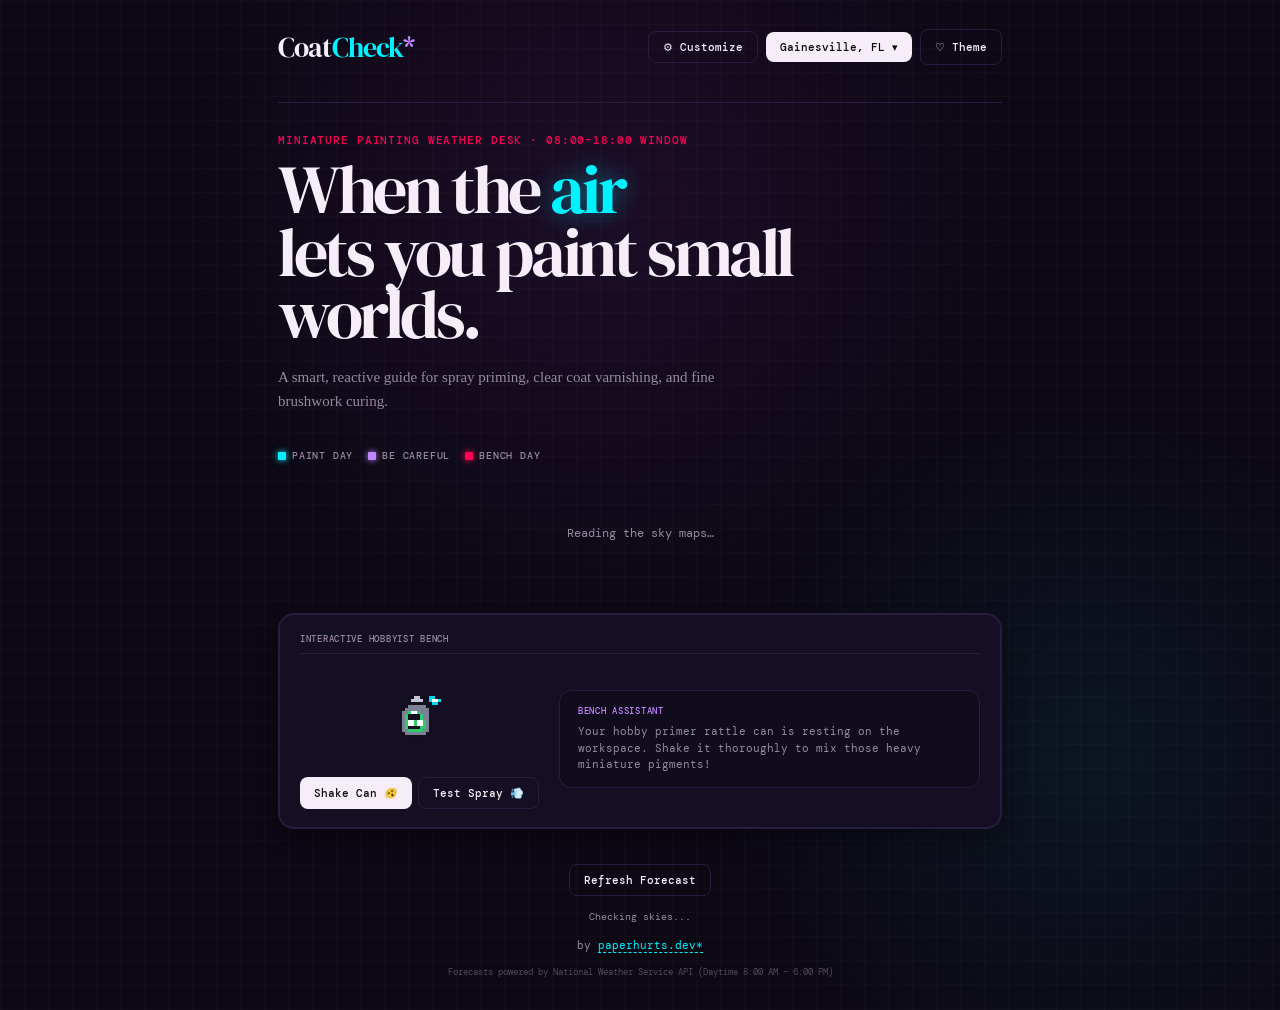
==== commit fa04f3de: "Add selectable painting companion themes and Sister Sprinkles" ====
--- a/index.html
+++ b/index.html
@@ -793,6 +793,8 @@
     }
   }
 </style>
+<link rel="stylesheet" href="themes.css">
+<script defer src="themes.js"></script>
 </head>
 <body>
 
@@ -896,7 +898,7 @@
   <div class="station-header label">Interactive Hobbyist bench</div>
   <div class="station-body">
     <div class="spray-can-interactive" id="interactive-spray-can">
-      <div id="can-sprite-holder" style="width: 96px; height: 96px; display:flex; align-items:center; justify-content:center;"></div>
+      <div id="can-sprite-holder" data-weather-sprite="bench" style="width: 96px; height: 96px; display:flex; align-items:center; justify-content:center;"></div>
       <div class="can-controls">
         <button id="btn-shake" class="btn primary">Shake Can 🫨</button>
         <button id="btn-spray" class="btn secondary">Test Spray 💨</button>
@@ -1105,7 +1107,7 @@
 
 function sprite(spriteName, verdict) {
   const grid = SPRITES[spriteName] || SPRITES.good;
-  return `<div class="sprite-container ${verdict}" role="img" aria-label="Cute weather sprite representing ${spriteName}">
+  return `<div class="sprite-container ${verdict}" data-weather-sprite="${spriteName}" role="img" aria-label="Cute weather sprite representing ${spriteName}">
     ${makeSpriteSVG(grid, 48)}
   </div>`;
 }
--- a/themes.css
+++ b/themes.css
@@ -0,0 +1,59 @@
+/* Theme chrome is shared; forecast structure and hourly controls stay together. */
+[hidden] { display: none !important; }
+.theme-toggle { min-height: 36px; }
+.theme-drawer { margin: 0 0 24px; padding: 20px; border: 1px solid var(--border); border-radius: 16px; background: var(--panel); }
+.theme-drawer-heading { display: flex; align-items: center; justify-content: space-between; gap: 12px; margin-bottom: 16px; }
+.theme-drawer h2 { font: 400 24px/1.2 'DM Serif Display', Georgia, serif; }
+.theme-drawer label { display: block; font-size: 12px; margin-bottom: 8px; }
+.theme-drawer select { width: 100%; min-height: 44px; padding: 10px; border: 1px solid var(--border); border-radius: 8px; font: inherit; font-size: 14px; background: var(--primer); color: var(--ink); color-scheme: dark; }
+.theme-drawer p { font-size: 12px; line-height: 1.6; color: var(--faint); margin-top: 10px; }
+.theme-feedback:empty { display: none; }
+.theme-drawer .theme-feedback { color: var(--good); }
+.theme-future { margin-top: 16px; }
+.theme-future summary { cursor: pointer; font-size: 12px; min-height: 36px; }
+.theme-reference-grid { display: grid; grid-template-columns: repeat(auto-fit, minmax(130px, 1fr)); gap: 14px; margin-top: 14px; }
+.theme-reference-grid figure { margin: 0; min-width: 0; }
+.theme-reference-grid img { display: block; width: 100%; height: auto; aspect-ratio: 1; object-fit: contain; border-radius: 12px; background: white; }
+.theme-reference-grid figcaption { font-size: 12px; margin-top: 8px; line-height: 1.5; }
+.theme-reference-grid figcaption span { display: block; font-size: 11px; color: var(--faint); }
+.theme-drawer :focus-visible, .theme-toggle:focus-visible { outline: 2px solid var(--good); outline-offset: 4px; }
+html[data-companion-theme="sister-sprinkles"] {
+  --primer: #110d1c; --panel: #1a1527; --ink: #f9f1ed; --faint: #c1b0cc; --border: #43334f;
+  --good: #51e7d2; --good-bg: #51e7d20a; --good-glow: #51e7d226;
+  --meh: #c4a0f4; --meh-bg: #c4a0f40a; --meh-glow: #c4a0f426;
+  --skip: #ff7b9e; --skip-bg: #ff7b9e0a; --skip-glow: #ff7b9e26;
+}
+.theme-character { display: block; width: 100%; height: 100%; aspect-ratio: 1; background-size: 300% 200%; background-repeat: no-repeat; }
+.sister-sprinkles.theme-character { background-image: url('assets/themes/sister-sprinkles/sisters-atlas.png'); }
+.theme-pose-0 { background-position: 0 0; }
+.theme-pose-1 { background-position: 50% 0; }
+.theme-pose-2 { background-position: 100% 0; }
+.theme-pose-3 { background-position: 0 100%; }
+.theme-pose-4 { background-position: 50% 100%; }
+.sister-sprinkles.theme-pose-4 { background-image: url('assets/themes/sister-sprinkles/sisters-heat-atlas-v2.png'); }
+.theme-pose-5 { background-position: 100% 100%; }
+html[data-companion-theme="sister-sprinkles"] .sprite-container[data-weather-sprite] { width: 106px; height: 106px; flex: 0 0 106px; border: 0; background: none; }
+html[data-companion-theme="sister-sprinkles"] .gallery-pod > [data-weather-sprite] { width: 100%; max-width: 76px; height: auto; aspect-ratio: 1; }
+html[data-companion-theme="sister-sprinkles"] .gallery-pod .theme-character { height: auto; margin-top: 0; }
+.gallery-grid { grid-template-columns: repeat(4, minmax(0, 1fr)); }
+.gallery-pod { min-width: 0; }
+.hourly-timeline { grid-template-columns: repeat(11, minmax(0, 1fr)); }
+.hour-block { min-width: 0; }
+.hour-num { font-size: 10px; }
+@media (min-width: 540px) { .gallery-grid { grid-template-columns: repeat(7, minmax(0, 1fr)); } }
+html[data-companion-theme="sister-sprinkles"] .chip { border-radius: 20px; }
+html[data-companion-theme="sister-sprinkles"] .intro { margin-bottom: 24px; }
+html[data-companion-theme="sister-sprinkles"] .intro h2 { font-size: clamp(32px, 6vw, 52px); line-height: 1.05; }
+html[data-companion-theme="sister-sprinkles"] .label { font-size: 11px; }
+html[data-companion-theme="sister-sprinkles"] .stat .k, html[data-companion-theme="sister-sprinkles"] .hourly-header { font-size: 10px; }
+html[data-companion-theme="sister-sprinkles"] .hour-block { min-height: 44px; }
+header { flex-wrap: wrap; gap: 12px; }
+.header-actions { flex-wrap: wrap; }
+@media (max-width: 480px) {
+  html[data-companion-theme="sister-sprinkles"] .sprite-container[data-weather-sprite] { width: 86px; height: 86px; flex-basis: 86px; }
+  .theme-reference-grid { grid-template-columns: repeat(2, minmax(0, 1fr)); }
+  .theme-drawer { padding: 16px; }
+}
+@media (prefers-reduced-motion: reduce) {
+  html[data-companion-theme="sister-sprinkles"] *, html[data-companion-theme="sister-sprinkles"] *::before, html[data-companion-theme="sister-sprinkles"] *::after { animation: none !important; transition: none !important; }
+}
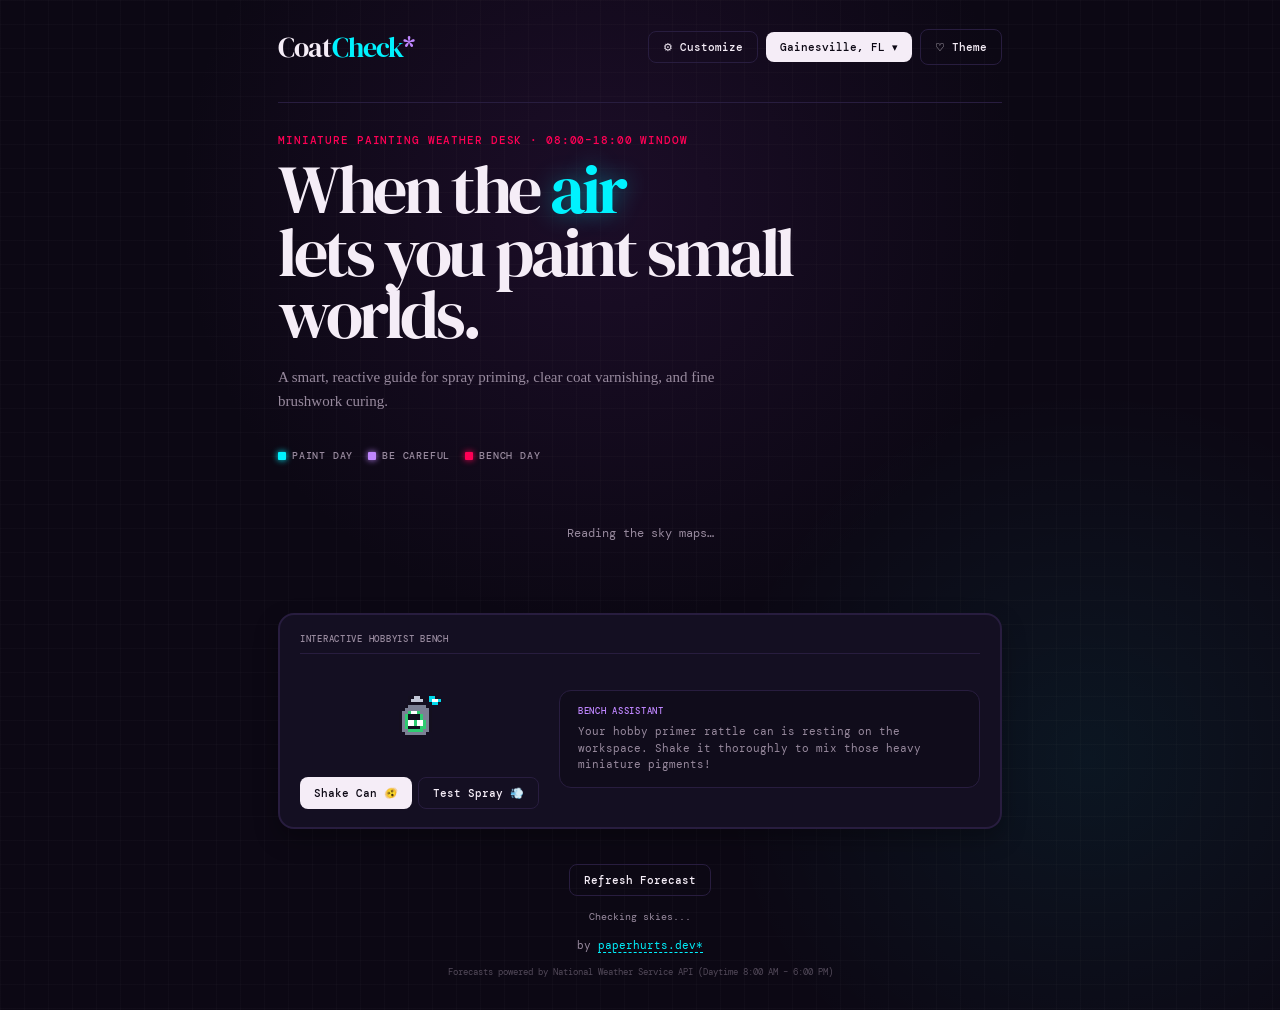
==== commit cdaaebae: "Fix review findings on the companion themes Load web-size art instead of the 1536x1024 masters: - Ad" ====
--- a/index.html
+++ b/index.html
@@ -65,7 +65,7 @@
       linear-gradient(var(--cutting-mat) 1px, transparent 1px),
       linear-gradient(90deg, var(--cutting-mat) 1px, transparent 1px),
       radial-gradient(circle at 47% 20%, rgba(85, 32, 111, 0.22), transparent 40%),
-      radial-gradient(circle at 85% 75%, rgba(0, 242, 254, 0.06), transparent 28%);
+      radial-gradient(circle at 85% 75%, color-mix(in srgb, var(--good) 6%, transparent), transparent 28%);
     background-size: 24px 24px, 24px 24px, auto, auto;
     overflow-x: hidden;
   }
@@ -79,6 +79,8 @@
   
   header {
     display: flex;
+    flex-wrap: wrap;
+    gap: 12px;
     align-items: center;
     justify-content: space-between;
     padding: 8px 0 36px;
@@ -110,6 +112,7 @@
   
   .header-actions {
     display: flex;
+    flex-wrap: wrap;
     gap: 8px;
     align-items: center;
   }
@@ -280,7 +283,7 @@
   .intro h2 em {
     color: var(--good);
     font-style: normal;
-    text-shadow: 0 0 25px rgba(0, 242, 254, 0.4);
+    text-shadow: 0 0 25px color-mix(in srgb, var(--good) 40%, transparent);
   }
   
   .intro p {
@@ -333,9 +336,9 @@
     transform: translateY(-2px);
   }
   
-  .chip.good { border-color: rgba(0, 242, 254, 0.2); }
-  .chip.meh { border-color: rgba(191, 134, 255, 0.25); }
-  .chip.skip { border-color: rgba(255, 0, 85, 0.2); }
+  .chip.good { border-color: color-mix(in srgb, var(--good) 20%, transparent); }
+  .chip.meh { border-color: color-mix(in srgb, var(--meh) 25%, transparent); }
+  .chip.skip { border-color: color-mix(in srgb, var(--skip) 20%, transparent); }
   
   .chip.good:hover {
     border-color: var(--good);
@@ -485,9 +488,9 @@
     filter: drop-shadow(0 0 6px var(--glow-col));
   }
   
-  .sprite-container.good .pixel-sprite { --glow-col: rgba(0, 242, 254, 0.25); }
-  .sprite-container.meh .pixel-sprite { --glow-col: rgba(191, 134, 255, 0.2); }
-  .sprite-container.skip .pixel-sprite { --glow-col: rgba(255, 0, 85, 0.2); }
+  .sprite-container.good .pixel-sprite { --glow-col: color-mix(in srgb, var(--good) 25%, transparent); }
+  .sprite-container.meh .pixel-sprite { --glow-col: color-mix(in srgb, var(--meh) 20%, transparent); }
+  .sprite-container.skip .pixel-sprite { --glow-col: color-mix(in srgb, var(--skip) 20%, transparent); }
   
   /* Bouncing sprite animation on hover */
   @keyframes bounce {
@@ -518,12 +521,13 @@
   
   .hourly-timeline {
     display: grid;
-    grid-template-columns: repeat(11, 1fr);
+    grid-template-columns: repeat(11, minmax(0, 1fr));
     gap: 4px;
     margin-bottom: 15px;
   }
-  
+
   .hour-block {
+    min-width: 0;
     display: flex;
     flex-direction: column;
     align-items: center;
@@ -545,12 +549,12 @@
     transform: translateY(-2px);
   }
   
-  .hour-block.good.active { border-color: var(--good); box-shadow: 0 0 8px rgba(0, 242, 254, 0.4); }
-  .hour-block.meh.active { border-color: var(--meh); box-shadow: 0 0 8px rgba(191, 134, 255, 0.4); }
-  .hour-block.skip.active { border-color: var(--skip); box-shadow: 0 0 8px rgba(255, 0, 85, 0.4); }
+  .hour-block.good.active { border-color: var(--good); box-shadow: 0 0 8px color-mix(in srgb, var(--good) 40%, transparent); }
+  .hour-block.meh.active { border-color: var(--meh); box-shadow: 0 0 8px color-mix(in srgb, var(--meh) 40%, transparent); }
+  .hour-block.skip.active { border-color: var(--skip); box-shadow: 0 0 8px color-mix(in srgb, var(--skip) 40%, transparent); }
   
   .hour-num {
-    font-size: 8px;
+    font-size: 10px;
     color: var(--faint);
     margin-bottom: 6px;
   }
@@ -764,23 +768,23 @@
   }
   
   .live-badge {
-    background: rgba(0, 242, 254, 0.12);
+    background: color-mix(in srgb, var(--good) 12%, transparent);
     color: var(--good);
     padding: 2px 6px;
     border-radius: 4px;
     font-weight: bold;
     font-size: 8px;
-    border: 1px solid rgba(0, 242, 254, 0.2);
+    border: 1px solid color-mix(in srgb, var(--good) 20%, transparent);
   }
   
   .warning-badge {
-    background: rgba(191, 134, 255, 0.12);
+    background: color-mix(in srgb, var(--meh) 12%, transparent);
     color: var(--meh);
     padding: 2px 6px;
     border-radius: 4px;
     font-weight: bold;
     font-size: 8px;
-    border: 1px solid rgba(191, 134, 255, 0.2);
+    border: 1px solid color-mix(in srgb, var(--meh) 20%, transparent);
   }
   
   @media (prefers-reduced-motion: no-preference) {
@@ -794,7 +798,7 @@
   }
 </style>
 <link rel="stylesheet" href="themes.css">
-<script defer src="themes.js"></script>
+<script src="themes.js"></script>
 </head>
 <body>
 
--- a/themes.css
+++ b/themes.css
@@ -1,5 +1,4 @@
-/* Theme chrome is shared; forecast structure and hourly controls stay together. */
-[hidden] { display: none !important; }
+/* Companion theme chrome, palettes, and character art. Page layout lives in each page's own styles. */
 .theme-toggle { min-height: 36px; }
 .theme-drawer { margin: 0 0 24px; padding: 20px; border: 1px solid var(--border); border-radius: 16px; background: var(--panel); }
 .theme-drawer-heading { display: flex; align-items: center; justify-content: space-between; gap: 12px; margin-bottom: 16px; }
@@ -9,51 +8,100 @@
 .theme-drawer p { font-size: 12px; line-height: 1.6; color: var(--faint); margin-top: 10px; }
 .theme-feedback:empty { display: none; }
 .theme-drawer .theme-feedback { color: var(--good); }
-.theme-future { margin-top: 16px; }
-.theme-future summary { cursor: pointer; font-size: 12px; min-height: 36px; }
-.theme-reference-grid { display: grid; grid-template-columns: repeat(auto-fit, minmax(130px, 1fr)); gap: 14px; margin-top: 14px; }
-.theme-reference-grid figure { margin: 0; min-width: 0; }
-.theme-reference-grid img { display: block; width: 100%; height: auto; aspect-ratio: 1; object-fit: contain; border-radius: 12px; background: white; }
-.theme-reference-grid figcaption { font-size: 12px; margin-top: 8px; line-height: 1.5; }
-.theme-reference-grid figcaption span { display: block; font-size: 11px; color: var(--faint); }
+.theme-gallery { margin-top: 16px; }
+.theme-gallery summary { cursor: pointer; font-size: 12px; min-height: 36px; }
+.theme-choice-grid { display: grid; grid-template-columns: repeat(auto-fit, minmax(130px, 1fr)); gap: 10px; margin-top: 12px; }
+.theme-choice { min-width: 0; display: flex; flex-direction: column; align-items: center; gap: 8px; padding: 10px; border: 1px solid var(--border); border-radius: 12px; background: var(--primer); color: var(--ink); font: inherit; cursor: pointer; }
+.theme-choice:hover, .theme-choice[aria-pressed="true"] { border-color: var(--good); }
+.theme-choice[aria-pressed="true"] { box-shadow: inset 0 0 0 1px var(--good); }
+.theme-choice img { flex-shrink: 0; object-fit: contain; border-radius: 10px; }
+.theme-choice-name { font-size: 12px; line-height: 1.5; text-align: center; overflow-wrap: anywhere; }
 .theme-drawer :focus-visible, .theme-toggle:focus-visible { outline: 2px solid var(--good); outline-offset: 4px; }
-html[data-companion-theme="sister-sprinkles"] {
-  --primer: #110d1c; --panel: #1a1527; --ink: #f9f1ed; --faint: #c1b0cc; --border: #43334f;
-  --good: #51e7d2; --good-bg: #51e7d20a; --good-glow: #51e7d226;
-  --meh: #c4a0f4; --meh-bg: #c4a0f40a; --meh-glow: #c4a0f426;
-  --skip: #ff7b9e; --skip-bg: #ff7b9e0a; --skip-glow: #ff7b9e26;
-}
+
+/* Each atlas is three columns by two rows of poses; see THEMES.md for the asset contract. */
 .theme-character { display: block; width: 100%; height: 100%; aspect-ratio: 1; background-size: 300% 200%; background-repeat: no-repeat; }
-.sister-sprinkles.theme-character { background-image: url('assets/themes/sister-sprinkles/sisters-atlas.png'); }
+.sister-sprinkles.theme-character { background-image: url('assets/themes/sister-sprinkles/atlas.webp'); }
+.blueberry-battle-buddies.theme-character { background-image: url('assets/themes/blueberry-battle-buddies/atlas.webp'); }
+.greater-goodies.theme-character { background-image: url('assets/themes/greater-goodies/atlas.webp'); }
+.little-miss-heresy.theme-character { background-image: url('assets/themes/little-miss-heresy/atlas.webp'); }
+.nibbly-nids.theme-character { background-image: url('assets/themes/nibbly-nids/atlas.webp'); }
+.sleepy-tomb-beans.theme-character { background-image: url('assets/themes/sleepy-tomb-beans/atlas.webp'); }
+.dakka-ducklings.theme-character { background-image: url('assets/themes/dakka-ducklings/atlas.webp'); }
+.sunbeam-seraphs.theme-character { background-image: url('assets/themes/sunbeam-seraphs/atlas.webp'); }
 .theme-pose-0 { background-position: 0 0; }
 .theme-pose-1 { background-position: 50% 0; }
 .theme-pose-2 { background-position: 100% 0; }
 .theme-pose-3 { background-position: 0 100%; }
 .theme-pose-4 { background-position: 50% 100%; }
-.sister-sprinkles.theme-pose-4 { background-image: url('assets/themes/sister-sprinkles/sisters-heat-atlas-v2.png'); }
 .theme-pose-5 { background-position: 100% 100%; }
-html[data-companion-theme="sister-sprinkles"] .sprite-container[data-weather-sprite] { width: 106px; height: 106px; flex: 0 0 106px; border: 0; background: none; }
-html[data-companion-theme="sister-sprinkles"] .gallery-pod > [data-weather-sprite] { width: 100%; max-width: 76px; height: auto; aspect-ratio: 1; }
-html[data-companion-theme="sister-sprinkles"] .gallery-pod .theme-character { height: auto; margin-top: 0; }
-.gallery-grid { grid-template-columns: repeat(4, minmax(0, 1fr)); }
-.gallery-pod { min-width: 0; }
-.hourly-timeline { grid-template-columns: repeat(11, minmax(0, 1fr)); }
-.hour-block { min-width: 0; }
-.hour-num { font-size: 10px; }
-@media (min-width: 540px) { .gallery-grid { grid-template-columns: repeat(7, minmax(0, 1fr)); } }
-html[data-companion-theme="sister-sprinkles"] .chip { border-radius: 20px; }
-html[data-companion-theme="sister-sprinkles"] .intro { margin-bottom: 24px; }
-html[data-companion-theme="sister-sprinkles"] .intro h2 { font-size: clamp(32px, 6vw, 52px); line-height: 1.05; }
-html[data-companion-theme="sister-sprinkles"] .label { font-size: 11px; }
-html[data-companion-theme="sister-sprinkles"] .stat .k, html[data-companion-theme="sister-sprinkles"] .hourly-header { font-size: 10px; }
-html[data-companion-theme="sister-sprinkles"] .hour-block { min-height: 44px; }
-header { flex-wrap: wrap; gap: 12px; }
-.header-actions { flex-wrap: wrap; }
+
+/* Palettes override the page's :root variables; glows and tints derive from these. */
+html[data-companion-theme="sister-sprinkles"] {
+  --primer: #110d1c; --panel: #1a1527; --ink: #f9f1ed; --faint: #c1b0cc; --border: #43334f;
+  --good: #51e7d2; --good-bg: #51e7d20a; --good-glow: #51e7d226;
+  --meh: #c4a0f4; --meh-bg: #c4a0f40a; --meh-glow: #c4a0f426;
+  --skip: #ff7b9e; --skip-bg: #ff7b9e0a; --skip-glow: #ff7b9e26; --hot: #ffad85; --cold: #a9c8ff;
+}
+html[data-companion-theme="blueberry-battle-buddies"] {
+  --primer: #0c1428; --panel: #132039; --ink: #fff4e5; --faint: #bacbe5; --border: #344968;
+  --good: #83e4cc; --good-bg: #83e4cc0a; --good-glow: #83e4cc26;
+  --meh: #f3c37c; --meh-bg: #f3c37c0a; --meh-glow: #f3c37c26;
+  --skip: #ff96b4; --skip-bg: #ff96b40a; --skip-glow: #ff96b426; --hot: #ffae73; --cold: #9ec8ff;
+}
+html[data-companion-theme="blueberry-battle-buddies"] header .asterisk { color: #f3c37c; }
+html[data-companion-theme="greater-goodies"] {
+  --primer: #0d1b21; --panel: #172a31; --ink: #fff4e6; --faint: #bacfd2; --border: #36545b;
+  --good: #89e1d5; --good-bg: #89e1d50a; --good-glow: #89e1d526;
+  --meh: #f5c59c; --meh-bg: #f5c59c0a; --meh-glow: #f5c59c26;
+  --skip: #ff9d9d; --skip-bg: #ff9d9d0a; --skip-glow: #ff9d9d26; --hot: #ffb388; --cold: #9ddcff;
+}
+html[data-companion-theme="little-miss-heresy"] {
+  --primer: #1a0d1c; --panel: #2b172d; --ink: #fff0ef; --faint: #d0b8d0; --border: #613b5e;
+  --good: #a9dfbb; --good-bg: #a9dfbb0a; --good-glow: #a9dfbb26;
+  --meh: #edc17d; --meh-bg: #edc17d0a; --meh-glow: #edc17d26;
+  --skip: #ff92ae; --skip-bg: #ff92ae0a; --skip-glow: #ff92ae26; --hot: #f2a085; --cold: #b8bdff;
+}
+html[data-companion-theme="nibbly-nids"] {
+  --primer: #180e21; --panel: #28192f; --ink: #fff2e9; --faint: #cdb9d4; --border: #533460;
+  --good: #b5de9b; --good-bg: #b5de9b0a; --good-glow: #b5de9b26;
+  --meh: #f2cc85; --meh-bg: #f2cc850a; --meh-glow: #f2cc8526;
+  --skip: #ff98c1; --skip-bg: #ff98c10a; --skip-glow: #ff98c126; --hot: #ffb794; --cold: #bdb5ff;
+}
+html[data-companion-theme="sleepy-tomb-beans"] {
+  --primer: #101a18; --panel: #1b2b26; --ink: #f4f2de; --faint: #bdcebd; --border: #3b5a4a;
+  --good: #b2eb8c; --good-bg: #b2eb8c0a; --good-glow: #b2eb8c26;
+  --meh: #e4ce84; --meh-bg: #e4ce840a; --meh-glow: #e4ce8426;
+  --skip: #f6aaa1; --skip-bg: #f6aaa10a; --skip-glow: #f6aaa126; --hot: #f5b38b; --cold: #9edfe9;
+}
+html[data-companion-theme="dakka-ducklings"] {
+  --primer: #181b10; --panel: #292f1d; --ink: #fff3d9; --faint: #ccd2b5; --border: #535b34;
+  --good: #bfe580; --good-bg: #bfe5800a; --good-glow: #bfe58026;
+  --meh: #f3ce74; --meh-bg: #f3ce740a; --meh-glow: #f3ce7426;
+  --skip: #ffa09a; --skip-bg: #ffa09a0a; --skip-glow: #ffa09a26; --hot: #ffb86e; --cold: #a9d9d3;
+}
+html[data-companion-theme="sunbeam-seraphs"] {
+  --primer: #1b1521; --panel: #2e2434; --ink: #fff6e5; --faint: #d9c9d7; --border: #605064;
+  --good: #a8e4cd; --good-bg: #a8e4cd0a; --good-glow: #a8e4cd26;
+  --meh: #f5d18a; --meh-bg: #f5d18a0a; --meh-glow: #f5d18a26;
+  --skip: #ffb0b8; --skip-bg: #ffb0b80a; --skip-glow: #ffb0b826; --hot: #f8bd8b; --cold: #bfd5ff;
+}
+
+/* Shared sizing for every illustrated set. */
+html[data-companion-style="illustrated"] .sprite-container[data-weather-sprite] { width: 106px; height: 106px; flex: 0 0 106px; border: 0; background: none; }
+html[data-companion-style="illustrated"] .gallery-pod > [data-weather-sprite] { width: 100%; max-width: 76px; height: auto; aspect-ratio: 1; }
+html[data-companion-style="illustrated"] .gallery-pod .theme-character { height: auto; margin-top: 0; }
+html[data-companion-style="illustrated"] .chip { border-radius: 20px; }
+html[data-companion-style="illustrated"] .intro { margin-bottom: 24px; }
+html[data-companion-style="illustrated"] .intro h2 { font-size: clamp(32px, 6vw, 52px); line-height: 1.05; }
+html[data-companion-style="illustrated"] .label { font-size: 11px; }
+html[data-companion-style="illustrated"] .stat .k, html[data-companion-style="illustrated"] .hourly-header { font-size: 10px; }
+html[data-companion-style="illustrated"] .hour-block { min-height: 44px; }
 @media (max-width: 480px) {
-  html[data-companion-theme="sister-sprinkles"] .sprite-container[data-weather-sprite] { width: 86px; height: 86px; flex-basis: 86px; }
-  .theme-reference-grid { grid-template-columns: repeat(2, minmax(0, 1fr)); }
+  html[data-companion-style="illustrated"] .sprite-container[data-weather-sprite] { width: 86px; height: 86px; flex-basis: 86px; }
+  .theme-choice-grid { grid-template-columns: repeat(2, minmax(0, 1fr)); }
   .theme-drawer { padding: 16px; }
 }
+/* Applies to every theme, including the original pixel pals. */
 @media (prefers-reduced-motion: reduce) {
-  html[data-companion-theme="sister-sprinkles"] *, html[data-companion-theme="sister-sprinkles"] *::before, html[data-companion-theme="sister-sprinkles"] *::after { animation: none !important; transition: none !important; }
+  *, *::before, *::after { animation: none !important; transition: none !important; }
 }
